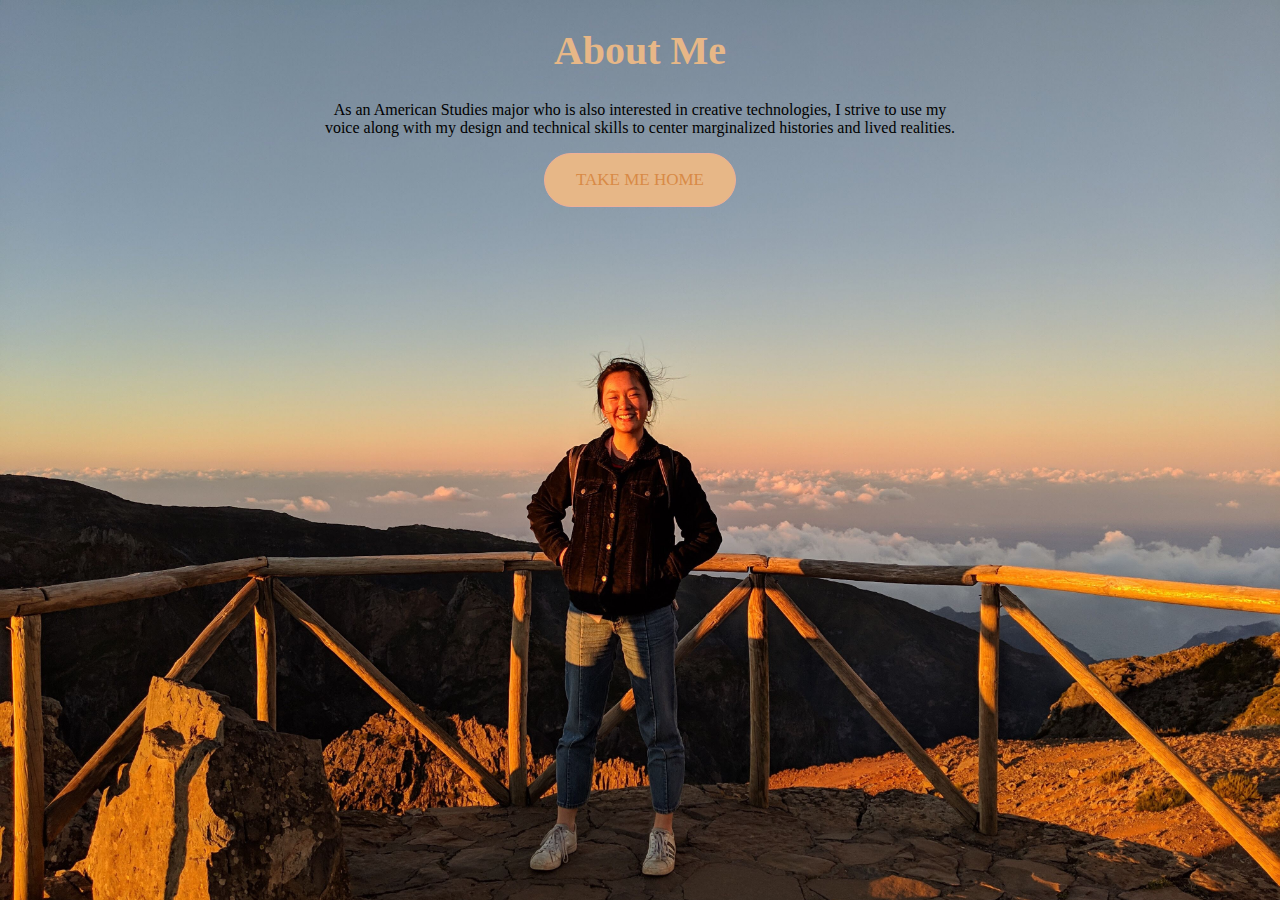
==== bio.html @ 5a87f021 "updating resume" ====
<!-- Esther's bio -->
<!doctype html>
<html lang = "en">

<head>
	<title> This is me! </title>
	<meta charset="utf-8"/>
	<link href="style.css" rel="stylesheet" />
</head>

<body>
	<h1>About Me</h1>
	<p class = "bio"> As an American Studies major who is also interested in creative technologies,
		I strive to use my voice along with my design and technical skills to center marginalized
		histories and lived realities.
	</p>
	<button class = "home" onclick="window.location.href = 'index.html';">TAKE ME HOME</button>

</body>

</html>
---- style.css ----
body {
	background-image: url("pico2.jpg");
  background-size: cover;
	font-family: "Trebuchet MS";
	font-size: 16px;
	text-align: center;
}

#resume {
	background-image: url("pico2.jpg");
}

.bio {
	padding-left: 25%;
	padding-right: 25%;
}

.homebutton {
	background-color:#E7B787;
	-moz-border-radius:28px;
	-webkit-border-radius:28px;
	border-radius:28px;
	border:1px solid #EFAF98;
	display:inline-block;
	cursor:pointer;
	color:#D88A46;
	font-size:17px;
	padding:16px 31px;
	text-decoration:none;
	font-family: "Trebuchet MS";
}

.homebutton:hover {
	background-color:#EFAF98;
}

.homebutton:active {
	position:relative;
	top:1px;
}

.home {
	background-color:#E7B787;
	-moz-border-radius:28px;
	-webkit-border-radius:28px;
	border-radius:28px;
	border:1px solid #EFAF98;
	display:inline-block;
	cursor:pointer;
	color:#D88A46;
	font-size:17px;
	padding:16px 31px;
	text-decoration:none;
	font-family: "Trebuchet MS";
}

.home:hover {
	background-color:#EFAF98;
}

.home:active {
	position:relative;
	top:1px;
}

.res_home {
	background-color:#E7B787;
	-moz-border-radius:28px;
	-webkit-border-radius:28px;
	border-radius:28px;
	border:1px solid #EFAF98;
	/* display:inline-block; */
	cursor:pointer;
	color:#D88A46;
	font-size:17px;
	padding:16px 31px;
	text-decoration:none;
	font-family: "Trebuchet MS";
}

.res_home:hover {
	background-color:#EFAF98;
}

.res_home:active {
	position:relative;
	top:1px;
}

#iframeContainer {
	position: relative;
	overflow: hidden;
}

#frame {
	align: "left";
}

img {
	border-radius: 50%;
	max-width: 50%;
  height: auto;
}

h6 {
	font-family: "Trebuchet MS";
	font-size: 20px;
	text-align: center;
	background-color: #EFAF98;
	margin-left: 40%;
	margin-right: 40%;
}

h1 {
	text-align: center;
	font-size: 40px;
	font-family: "Trebuchet MS";
	color: #E7B787;
}

h2 {
	font-size: 20px;
	font-family: "Trebuchet MS";
	text-align: left;
	background-color: lightcyan;
}

h3 {
	font-size: 20px;
	font-family: "Trebuchet MS";
	text-align: left;
	color: teal;
}

h4 {
	font-size: 14px;
	font-family: "Trebuchet MS";
	text-align: left;
	font-weight: bold;
	color: lightseagreen;
}

h5 {
	font-size: 12px;
	font-family: "Trebuchet MS";
	text-align: left;
	color: teal;
	font-weight: normal;
}
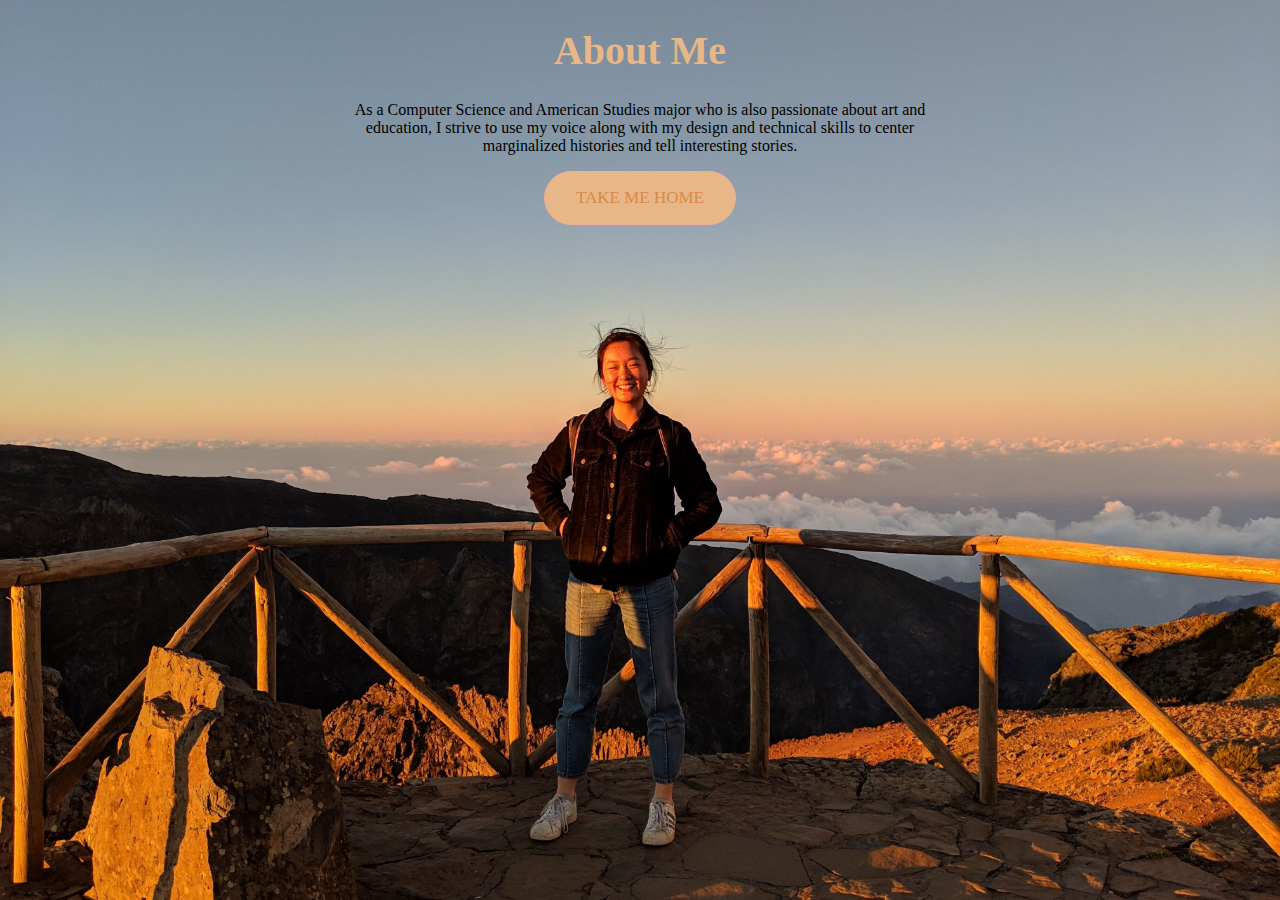
==== commit 8dafb13a: "Update bio.html" ====
--- a/bio.html
+++ b/bio.html
@@ -10,9 +10,9 @@
 
 <body>
 	<h1>About Me</h1>
-	<p class = "bio"> As an American Studies major who is also interested in creative technologies,
+	<p class = "bio"> As a Computer Science and American Studies major who is also passionate about art and education,
 		I strive to use my voice along with my design and technical skills to center marginalized
-		histories and lived realities.
+		histories and tell interesting stories.
 	</p>
 	<button class = "home" onclick="window.location.href = 'index.html';">TAKE ME HOME</button>
 
--- a/style.css
+++ b/style.css
@@ -1,15 +1,40 @@
+html {
+  background: url(pico1.jpg) no-repeat center center fixed;
+  -webkit-background-size: cover;
+  -moz-background-size: cover;
+  -o-background-size: cover;
+  background-size: cover;
+	font-size: 2vw;
+}
+
+#screen {
+	position: relative;
+  width: 100%;
+  height: 100%;
+}
+
+#homebuttons{
+	position: fixed;
+
+	left: 0;
+	bottom: 0;
+	width: 100%;
+	padding-bottom: 10%;
+}
+
 body {
-	background-image: url("pico2.jpg");
-  background-size: cover;
 	font-family: "Trebuchet MS";
 	font-size: 16px;
 	text-align: center;
 }
 
-#resume {
-	background-image: url("pico2.jpg");
+#welcome {
+	margin-top: -3%;
+	text-align: center;
+	font-size: 160px;
+	font-family: "Trebuchet MS";
+	color: #EFAF98;
 }
-
 .bio {
 	padding-left: 25%;
 	padding-right: 25%;
@@ -69,7 +94,7 @@
 	-webkit-border-radius:28px;
 	border-radius:28px;
 	border:1px solid #EFAF98;
-	/* display:inline-block; */
+	display:inline-block;
 	cursor:pointer;
 	color:#D88A46;
 	font-size:17px;
@@ -124,26 +149,10 @@
 	text-align: left;
 	background-color: lightcyan;
 }
+@media only screen and (max-width: 320px) {
 
-h3 {
-	font-size: 20px;
-	font-family: "Trebuchet MS";
-	text-align: left;
-	color: teal;
+   h1 {
+      font-size: 2em;
+   }
+
 }
-
-h4 {
-	font-size: 14px;
-	font-family: "Trebuchet MS";
-	text-align: left;
-	font-weight: bold;
-	color: lightseagreen;
-}
-
-h5 {
-	font-size: 12px;
-	font-family: "Trebuchet MS";
-	text-align: left;
-	color: teal;
-	font-weight: normal;
-}
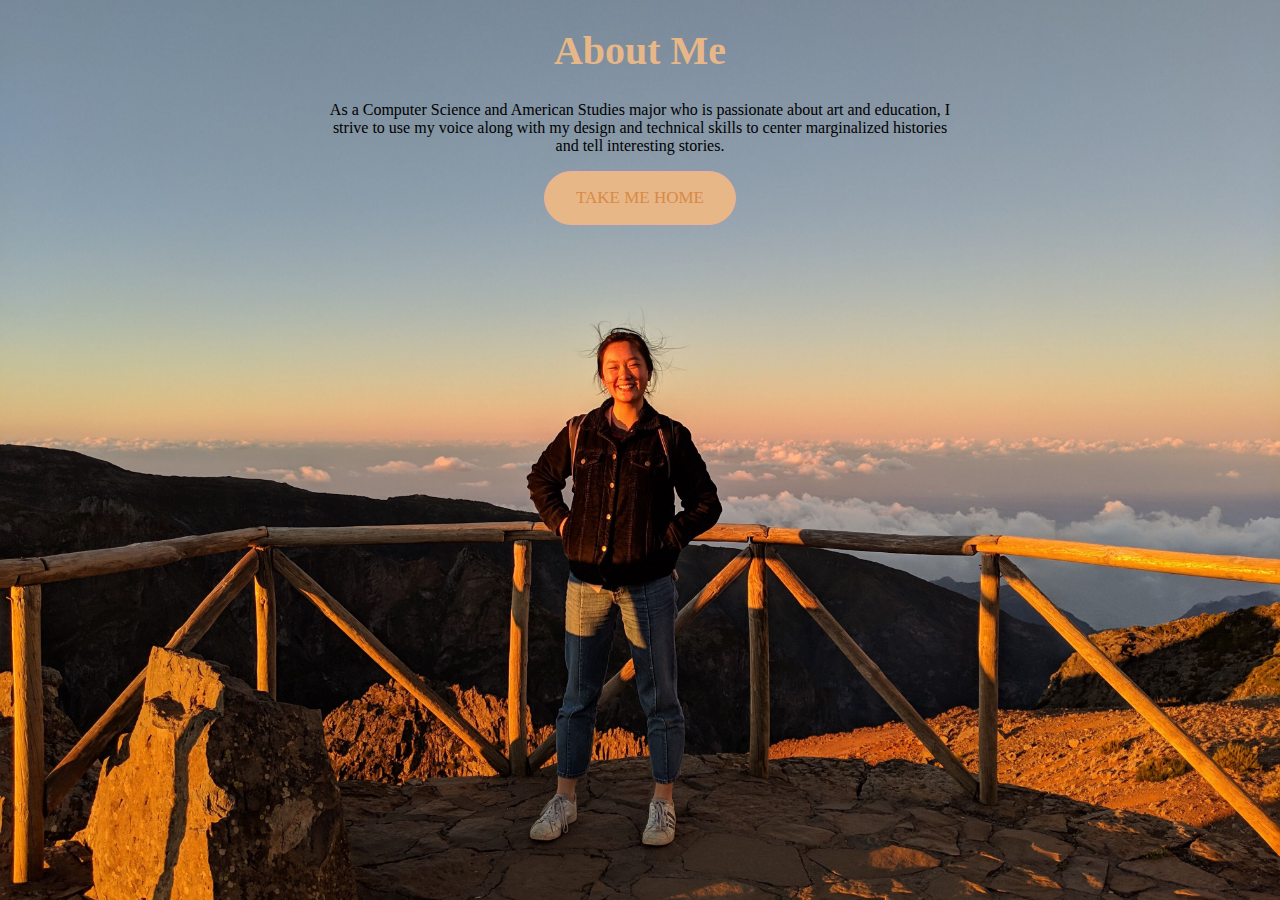
==== commit d623e6ac: "Update bio.html" ====
--- a/bio.html
+++ b/bio.html
@@ -10,7 +10,7 @@
 
 <body>
 	<h1>About Me</h1>
-	<p class = "bio"> As a Computer Science and American Studies major who is also passionate about art and education,
+	<p class = "bio"> As a Computer Science and American Studies major who is passionate about art and education,
 		I strive to use my voice along with my design and technical skills to center marginalized
 		histories and tell interesting stories.
 	</p>
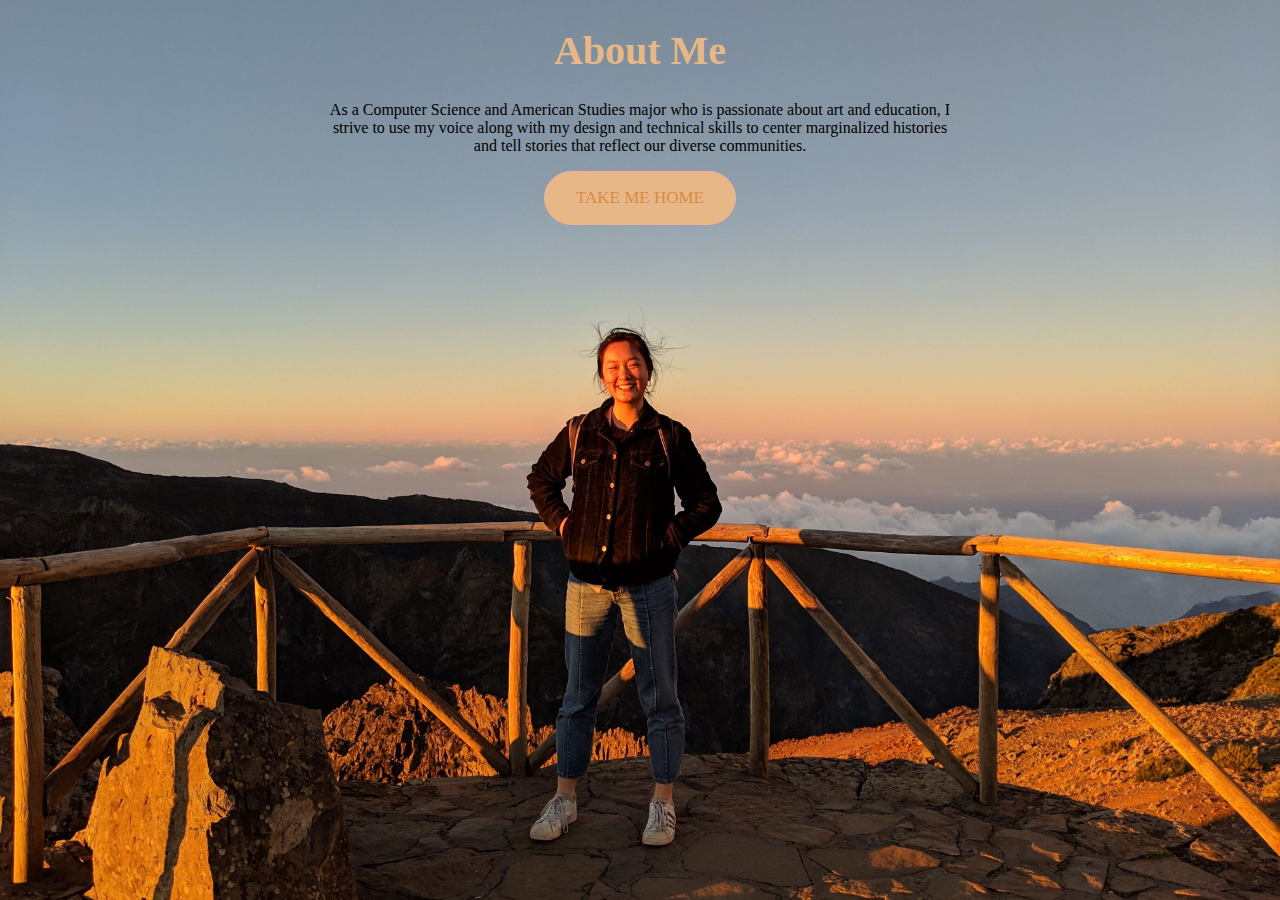
==== commit e810980d: "Update bio.html" ====
--- a/bio.html
+++ b/bio.html
@@ -12,7 +12,7 @@
 	<h1>About Me</h1>
 	<p class = "bio"> As a Computer Science and American Studies major who is passionate about art and education,
 		I strive to use my voice along with my design and technical skills to center marginalized
-		histories and tell interesting stories.
+		histories and tell stories that reflect our diverse communities.
 	</p>
 	<button class = "home" onclick="window.location.href = 'index.html';">TAKE ME HOME</button>
 
--- a/style.css
+++ b/style.css
@@ -9,17 +9,16 @@
 
 #screen {
 	position: relative;
-  width: 100%;
-  height: 100%;
+	width: 100%;
+	height: 100%;
 }
 
 #homebuttons{
 	position: fixed;
-
 	left: 0;
 	bottom: 0;
 	width: 100%;
-	padding-bottom: 10%;
+	padding-bottom: 5%;
 }
 
 body {
@@ -121,12 +120,6 @@
 	align: "left";
 }
 
-img {
-	border-radius: 50%;
-	max-width: 50%;
-  height: auto;
-}
-
 h6 {
 	font-family: "Trebuchet MS";
 	font-size: 20px;
@@ -149,10 +142,4 @@
 	text-align: left;
 	background-color: lightcyan;
 }
-@media only screen and (max-width: 320px) {
 
-   h1 {
-      font-size: 2em;
-   }
-
-}
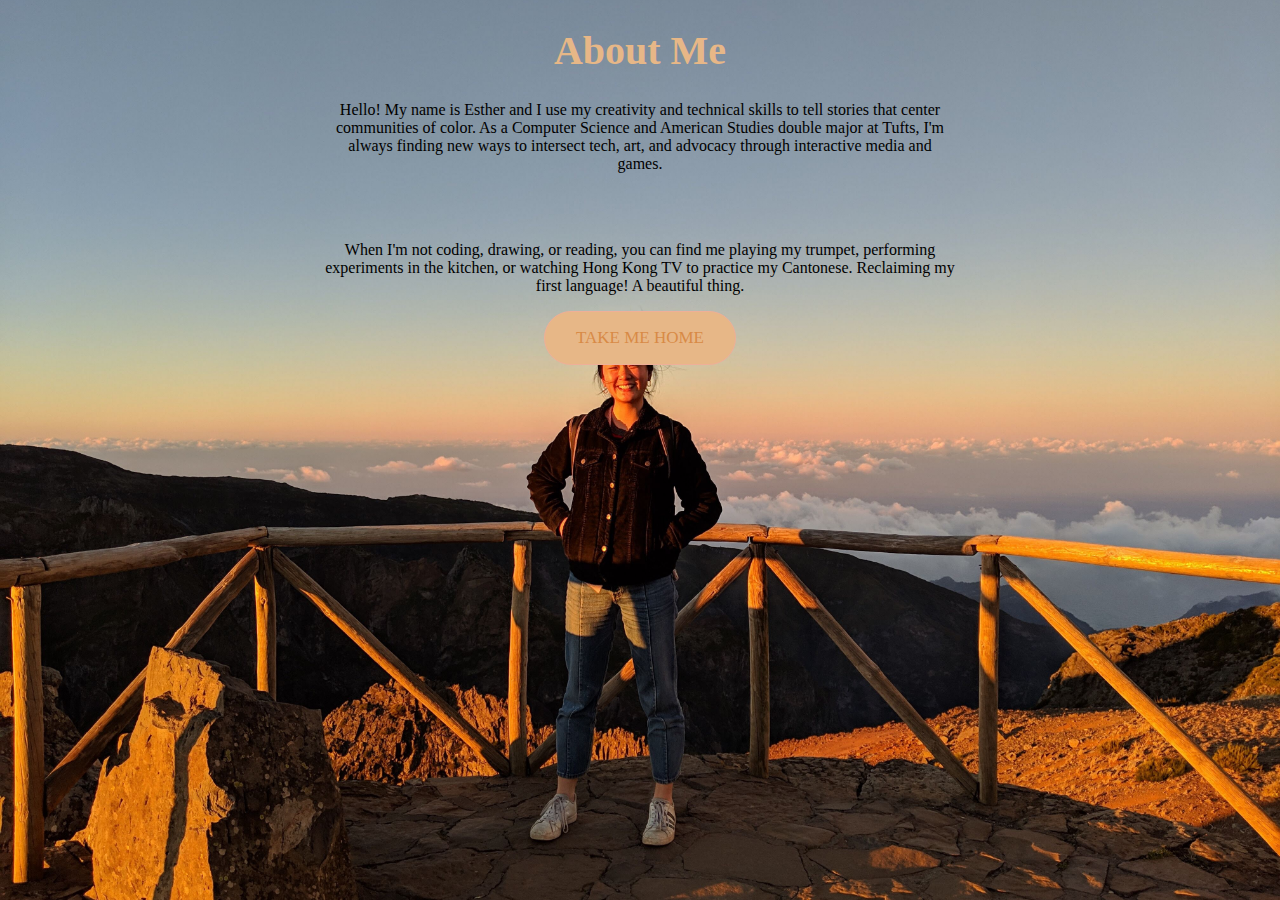
==== commit 4a884c36: "Update bio.html" ====
--- a/bio.html
+++ b/bio.html
@@ -10,9 +10,10 @@
 
 <body>
 	<h1>About Me</h1>
-	<p class = "bio"> As a Computer Science and American Studies major who is passionate about art and education,
-		I strive to use my voice along with my design and technical skills to center marginalized
-		histories and tell stories that reflect our diverse communities.
+	<p class = "bio"> Hello! My name is Esther and I use my creativity and technical skills to tell stories that center communities of color. As a Computer Science and American Studies double major at Tufts, I'm always finding new ways to intersect tech, art, and advocacy through interactive media and games.
+	</p>
+	<br><br>
+	<p class = "bio"> When I'm not coding, drawing, or reading, you can find me playing my trumpet, performing experiments in the kitchen, or watching Hong Kong TV to practice my Cantonese. Reclaiming my first language! A beautiful thing.
 	</p>
 	<button class = "home" onclick="window.location.href = 'index.html';">TAKE ME HOME</button>
 
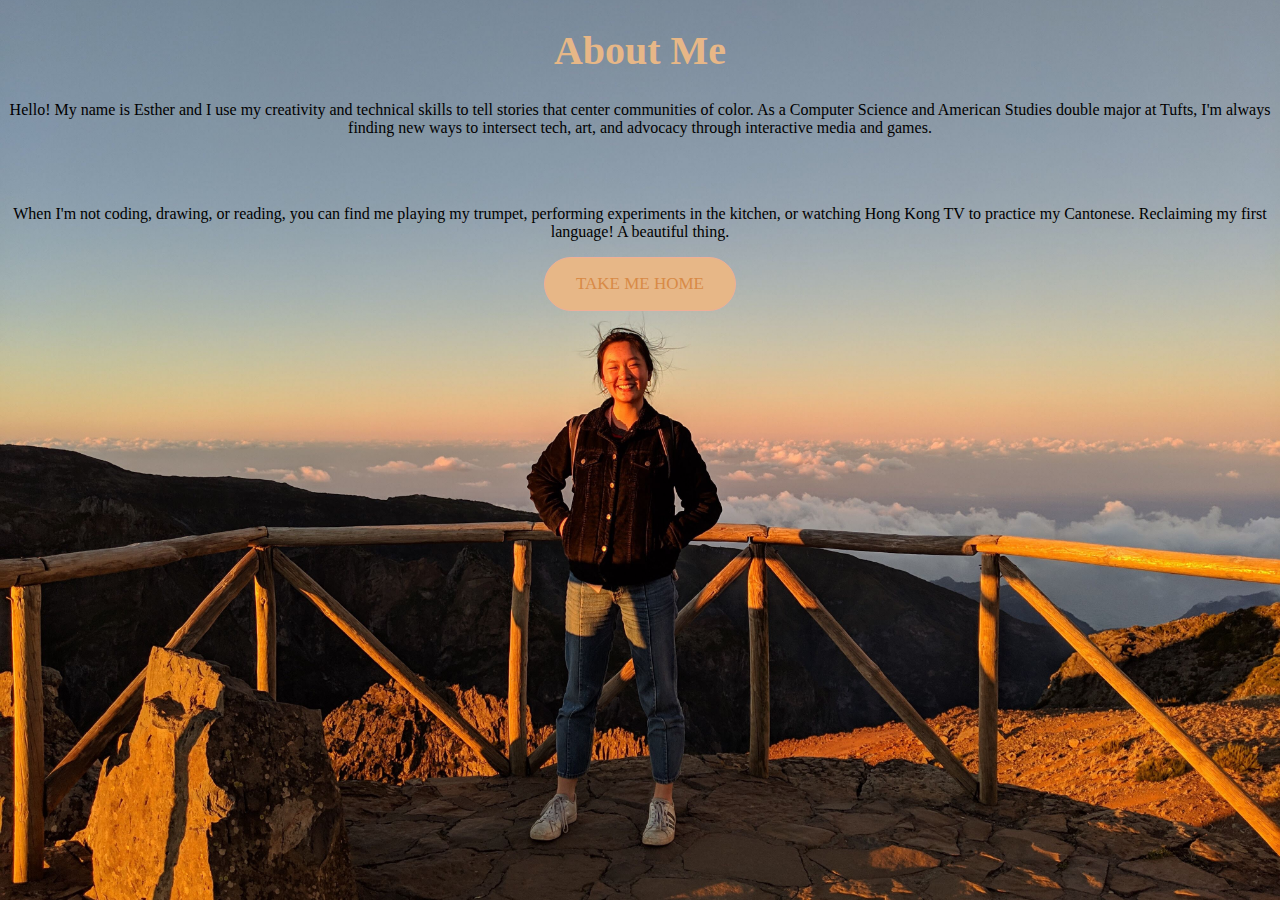
==== commit a7bdd1bf: "Update bio.html" ====
--- a/bio.html
+++ b/bio.html
@@ -10,10 +10,10 @@
 
 <body>
 	<h1>About Me</h1>
-	<p class = "bio"> Hello! My name is Esther and I use my creativity and technical skills to tell stories that center communities of color. As a Computer Science and American Studies double major at Tufts, I'm always finding new ways to intersect tech, art, and advocacy through interactive media and games.
+	<p div = "bioLeft"> Hello! My name is Esther and I use my creativity and technical skills to tell stories that center communities of color. As a Computer Science and American Studies double major at Tufts, I'm always finding new ways to intersect tech, art, and advocacy through interactive media and games.
 	</p>
 	<br><br>
-	<p class = "bio"> When I'm not coding, drawing, or reading, you can find me playing my trumpet, performing experiments in the kitchen, or watching Hong Kong TV to practice my Cantonese. Reclaiming my first language! A beautiful thing.
+	<p div = "bioRight"> When I'm not coding, drawing, or reading, you can find me playing my trumpet, performing experiments in the kitchen, or watching Hong Kong TV to practice my Cantonese. Reclaiming my first language! A beautiful thing.
 	</p>
 	<button class = "home" onclick="window.location.href = 'index.html';">TAKE ME HOME</button>
 
--- a/style.css
+++ b/style.css
@@ -34,9 +34,12 @@
 	font-family: "Trebuchet MS";
 	color: #EFAF98;
 }
-.bio {
-	padding-left: 25%;
-	padding-right: 25%;
+.bioLeft {
+	padding-left: 10%;
+}
+
+.bioRight {
+	padding-left: 60%;
 }
 
 .homebutton {
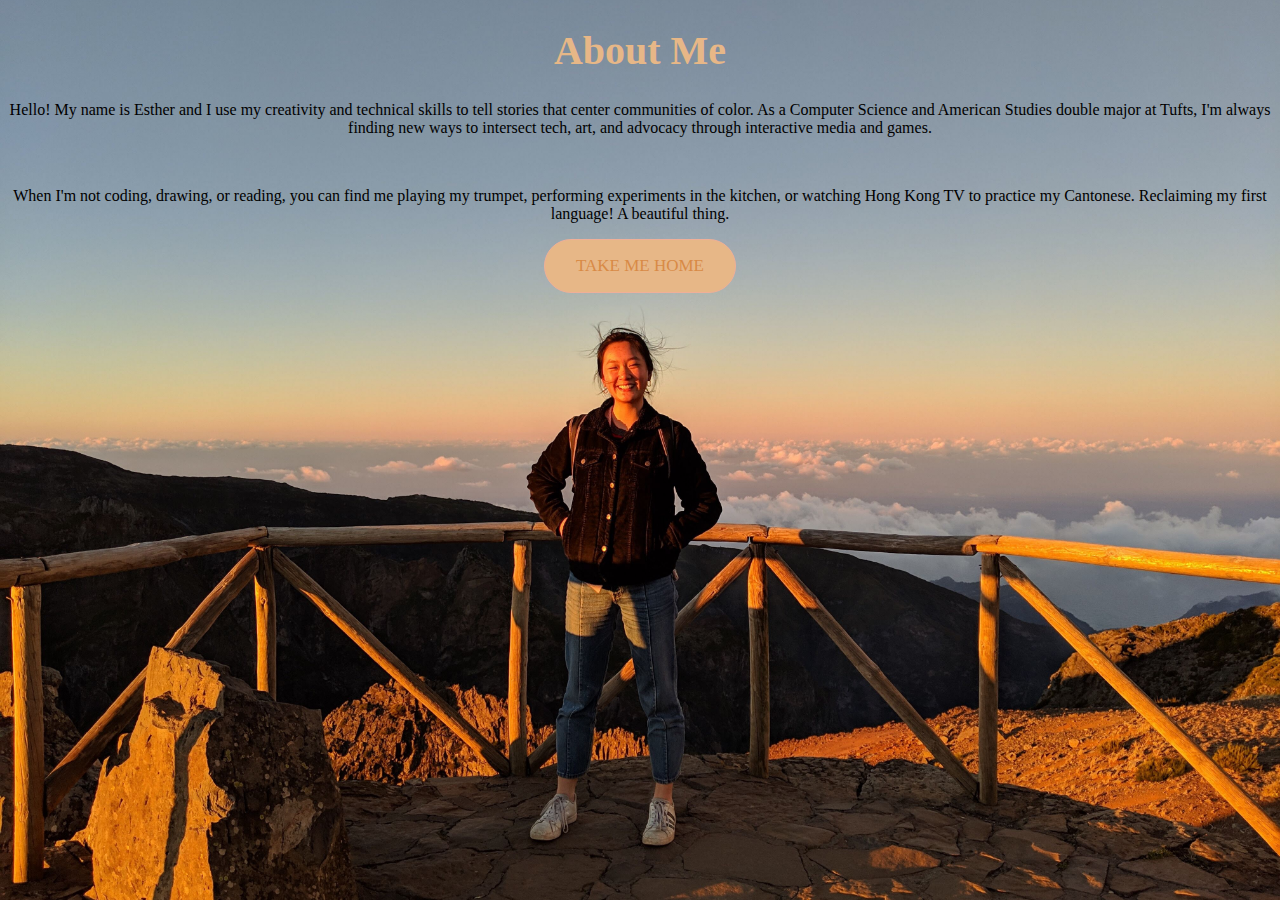
==== commit 116fdd38: "Update bio.html" ====
--- a/bio.html
+++ b/bio.html
@@ -12,7 +12,7 @@
 	<h1>About Me</h1>
 	<p div = "bioLeft"> Hello! My name is Esther and I use my creativity and technical skills to tell stories that center communities of color. As a Computer Science and American Studies double major at Tufts, I'm always finding new ways to intersect tech, art, and advocacy through interactive media and games.
 	</p>
-	<br><br>
+	<br>
 	<p div = "bioRight"> When I'm not coding, drawing, or reading, you can find me playing my trumpet, performing experiments in the kitchen, or watching Hong Kong TV to practice my Cantonese. Reclaiming my first language! A beautiful thing.
 	</p>
 	<button class = "home" onclick="window.location.href = 'index.html';">TAKE ME HOME</button>
--- a/style.css
+++ b/style.css
@@ -35,11 +35,15 @@
 	color: #EFAF98;
 }
 .bioLeft {
-	padding-left: 10%;
+	position: relative;
+  	width: 400px;
+  	height: 400px;
 }
 
 .bioRight {
-	padding-left: 60%;
+	position: relative;
+  	width: 400px;
+  	height: 400px;
 }
 
 .homebutton {
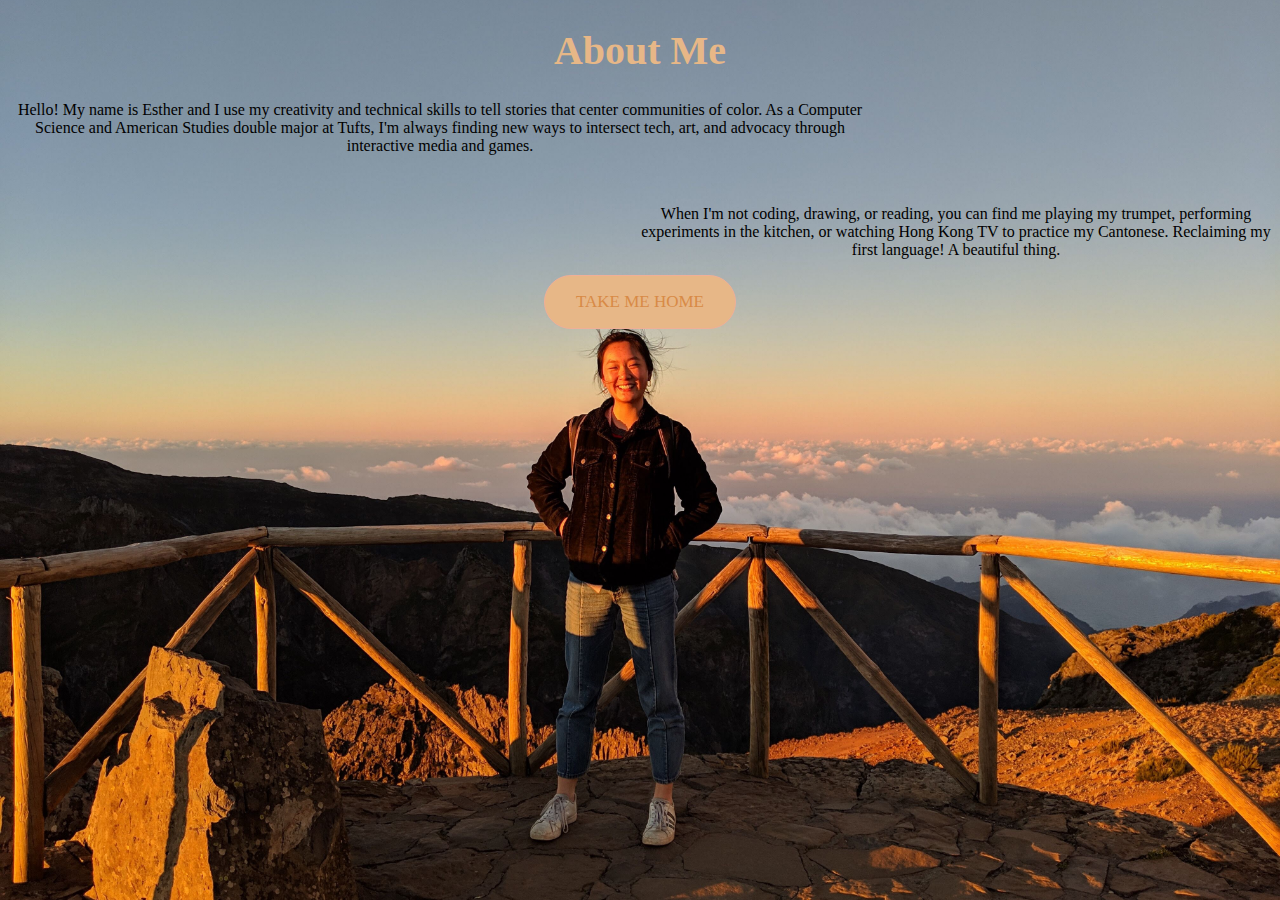
==== commit f71ee538: "Update bio.html" ====
--- a/bio.html
+++ b/bio.html
@@ -10,10 +10,10 @@
 
 <body>
 	<h1>About Me</h1>
-	<p div = "bioLeft"> Hello! My name is Esther and I use my creativity and technical skills to tell stories that center communities of color. As a Computer Science and American Studies double major at Tufts, I'm always finding new ways to intersect tech, art, and advocacy through interactive media and games.
+	<p class = "bioLeft"> Hello! My name is Esther and I use my creativity and technical skills to tell stories that center communities of color. As a Computer Science and American Studies double major at Tufts, I'm always finding new ways to intersect tech, art, and advocacy through interactive media and games.
 	</p>
 	<br>
-	<p div = "bioRight"> When I'm not coding, drawing, or reading, you can find me playing my trumpet, performing experiments in the kitchen, or watching Hong Kong TV to practice my Cantonese. Reclaiming my first language! A beautiful thing.
+	<p class = "bioRight"> When I'm not coding, drawing, or reading, you can find me playing my trumpet, performing experiments in the kitchen, or watching Hong Kong TV to practice my Cantonese. Reclaiming my first language! A beautiful thing.
 	</p>
 	<button class = "home" onclick="window.location.href = 'index.html';">TAKE ME HOME</button>
 
--- a/style.css
+++ b/style.css
@@ -35,15 +35,11 @@
 	color: #EFAF98;
 }
 .bioLeft {
-	position: relative;
-  	width: 400px;
-  	height: 400px;
+	margin-right: 400px;
 }
 
 .bioRight {
-	position: relative;
-  	width: 400px;
-  	height: 400px;
+	margin-left: 50%;
 }
 
 .homebutton {
